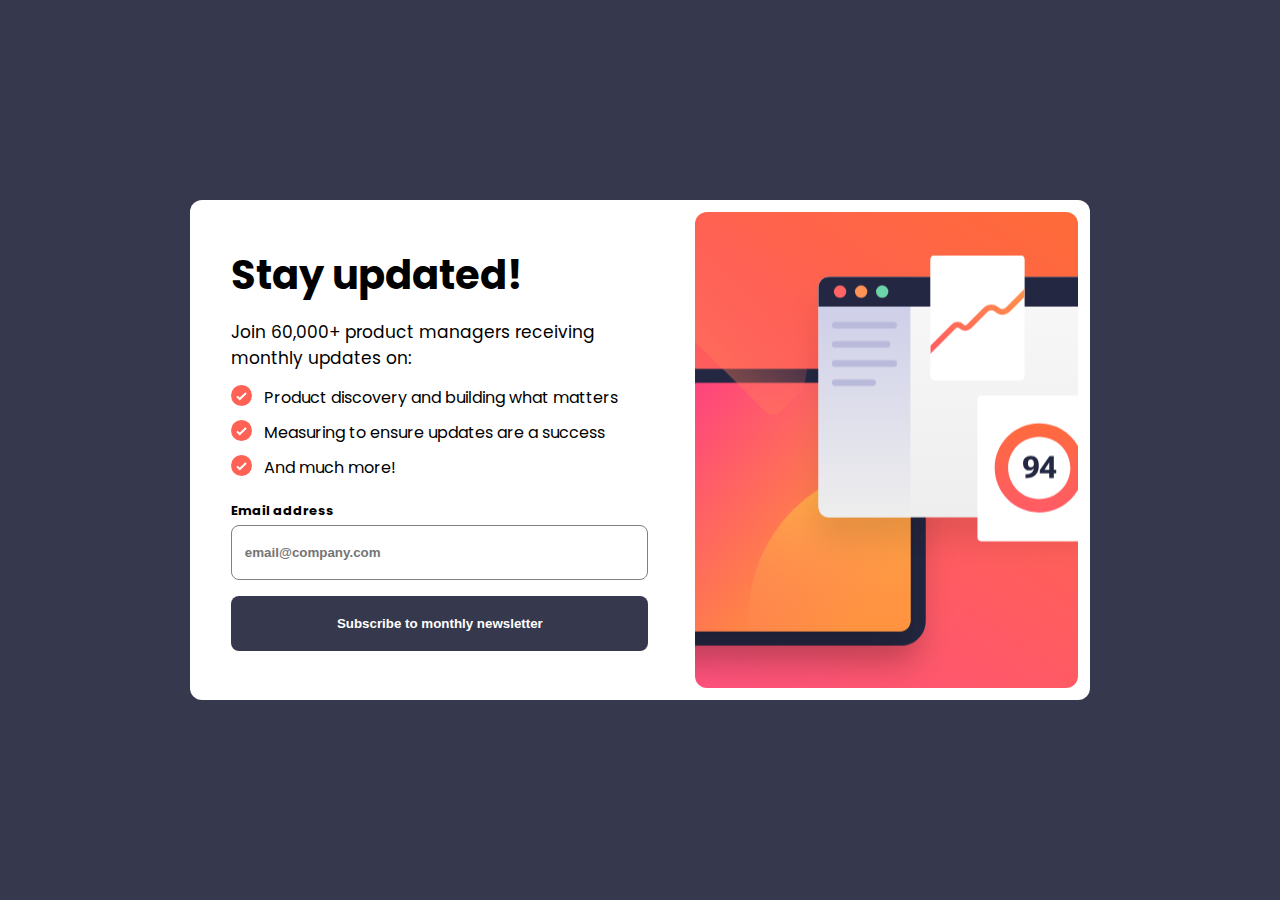
==== index.html @ f2eed2d0 "Project Done" ====
<!DOCTYPE html>
<html lang="en">

<head>
    <meta charset="UTF-8">
    <meta name="viewport" content="width=device-width, initial-scale=1.0">
    <link rel="preconnect" href="https://fonts.googleapis.com">
    <link rel="preconnect" href="https://fonts.gstatic.com" crossorigin>
    <link href="https://fonts.googleapis.com/css2?family=Poppins:wght@100;200;300;400&display=swap" rel="stylesheet">
    <link rel="shortcut icon" href="images/favicon-32x32.png" type="image/x-icon">
    <link rel="stylesheet" href="css/index.css">
    <title>Newsletter Sign Up</title>
</head>

<body>
    <article>
        <header></header>

        <div>
            <section>
                <h1>Stay updated!</h1>
                <p>Join 60,000+ product managers receiving monthly updates on:</p>
                <ul>
                    <li>
                        <svg xmlns="http://www.w3.org/2000/svg" width="21" height="21" viewBox="0 0 21 21">
                            <g fill="none">
                                <circle cx="10.5" cy="10.5" r="10.5" fill="#FF6155" />
                                <path stroke="#FFF" stroke-width="2" d="M6 11.381 8.735 14 15 8" />
                            </g>
                        </svg>
                        <span>Product discovery and building what matters</span>
                    </li>
                    <li>
                        <svg xmlns="http://www.w3.org/2000/svg" width="21" height="21" viewBox="0 0 21 21">
                            <g fill="none">
                                <circle cx="10.5" cy="10.5" r="10.5" fill="#FF6155" />
                                <path stroke="#FFF" stroke-width="2" d="M6 11.381 8.735 14 15 8" />
                            </g>
                        </svg>
                        <span>Measuring to ensure updates are a success</span>
                    </li>
                    <li>
                        <svg xmlns="http://www.w3.org/2000/svg" width="21" height="21" viewBox="0 0 21 21">
                            <g fill="none">
                                <circle cx="10.5" cy="10.5" r="10.5" fill="#FF6155" />
                                <path stroke="#FFF" stroke-width="2" d="M6 11.381 8.735 14 15 8" />
                            </g>
                        </svg>
                        <span>And much more!</span>
                    </li>
                </ul>
            </section>

            <section>
                <form id="email-form">
                    <div id="form-labels">
                        <label for="email-subscription">Email address</label>
                        <label for="email-subscription" id="error-message">Valid email required</label>
                    </div>
                    <input type="email" name="email-subscription" id="email-subscription" class=""
                        placeholder="email@company.com">
                    <button type="submit" id="btn-email">Subscribe to monthly newsletter</button>
                </form>
            </section>

        </div>
    </article>
    <script defer src="js/index.js"></script>
</body>

</html>
---- css/index.css ----
* {
    box-sizing: border-box;
    -webkit-box-sizing: border-box;
    padding: 0;
    margin: 0;
}

/* @font-face {
    font-family: 'Roboto-Bold';
    src: url(./fonts/Roboto-Bold.ttf) format('truetype');
}

@font-face {
    font-family: 'Roboto-Regular';
    src: url(./fonts/Roboto-Regular.ttf) format('truetype');
} */

body {
    background-color: #36384D;
    font-family: 'Poppins', sans-serif;
}

body article {
    background-color: white;
    padding: 0%;
    width: 100%;
    display: flex;
    flex-direction: column;
    justify-content: space-between;
}

/* body > article {
} */

article header {
    height: 40vh;
    width: 100%;
    background-image: url('../images/illustration-sign-up-mobile.svg');
    background-repeat: no-repeat;
    background-size: cover;
    background-position: center center;
    border-bottom-left-radius: 12px;
    border-bottom-right-radius: 12px;
}

body article header svg {
    width: 100%;
}

/* body article>div {
} */

body article div section {
    display: flex;
    flex-direction: column;
    align-items: flex-start;
    padding-left: 7%;
    padding-right: 7%;
    margin-bottom: 14px;
}

body article div section h1 {
    text-align: left;
    display: block;
    width: 100%;
    margin-top: 8%;
    font-size: clamp(40px, 50px, 100%);
}

body article div section p {
    margin-top: 14px;
    margin-bottom: 14px;
    font-size: 0px;
}

body article div section ul {
    display: flex;
    flex-direction: column;
    text-align: left;
    gap: 10px;
}

body article div section ul li {
    list-style: none;
    display: flex;
}

body article div section ul li svg {
    margin-right: 12px;
}

/* article div section:nth-child(1) {} */

article div section:nth-child(2) form {
    width: 100%;
    display: flex;
    flex-direction: column;
    margin-top: 5%;
}

article div section:nth-child(2) form #form-labels label {
    font-size: 13px;
    font-weight: 700;
}

article div section:nth-child(2) form #form-labels {
    display: flex;
    justify-content: space-between;
}

article div section:nth-child(2) form label#error-message {
    color: hsl(4, 100%, 67%);
    display: none;
}

article div section:nth-child(2) form label#error-message.active {
    display: block;
}

article div section:nth-child(2) form input {
    line-height: 4;
    padding-left: 3%;
    border-radius: 8px;
    margin-top: 4px;
    margin-bottom: 16px;
    border: 1px solid grey;
    font-weight: 600;
}

article div section:nth-child(2) form input:focus {
    outline: hsl(4, 100%, 67%);
}

article div section:nth-child(2) form input.error-box {
    border: 1px solid hsl(4, 100%, 67%);
    background-color: #FFD9D3;
    color: hsl(4, 100%, 67%);
}

article div section:nth-child(2) form button {
    line-height: 4;
    border-radius: 8px;
    background-color: #36384D;
    border: 1px solid transparent;
    color: white;
    font-weight: 600;
    cursor: pointer;
}

article div section:nth-child(2) form button:hover {
    background: linear-gradient(to right, #FF537B, #E87653);
}

@media(min-width:600px) {
    body {
        height: 100vh;
        display: flex;
        align-items: center;
        justify-content: center;
        padding-left: 5%;
        padding-right: 5%;
    }

    body article {
        padding: 1%;
        border-radius: 12px;
        max-width: 900px;
        max-height: 500px;
        display: flex;
        flex-direction: row-reverse;
        height: 100vh;

    }

    body article header {
        height: initial;
        width: 50%;
        padding: 5%;
        background-image: url('../images/illustration-sign-up-desktop.svg');
        background-size: cover;
        background-position: center;
        border-radius: 12px;
    }

    article div {
        padding: 0%;
        padding-left: 3.4%;
    }

    /* article>section:nth-child(2) {
        background-color: green;
        padding: 0;
        display: none;
    } */

    /* article div section:nth-child(1) h1 {} */

    article div section:nth-child(1) p {
        font-size: 17px;
    }

    article div section:nth-child(1) {
        width: 100%;
        padding: 0;
        padding-right: 10%;
        margin: 0;
    }

    article div section:nth-child(2) {
        width: 100%;
        padding: 0;
        padding-right: 10%;
        text-align: initial;
    }

    article div section:nth-child(2) form #form-labels {
        padding-left: 0;
    }

    article div section:nth-child(2) form button {
        line-height: 4;
        padding: initial;
    }
}
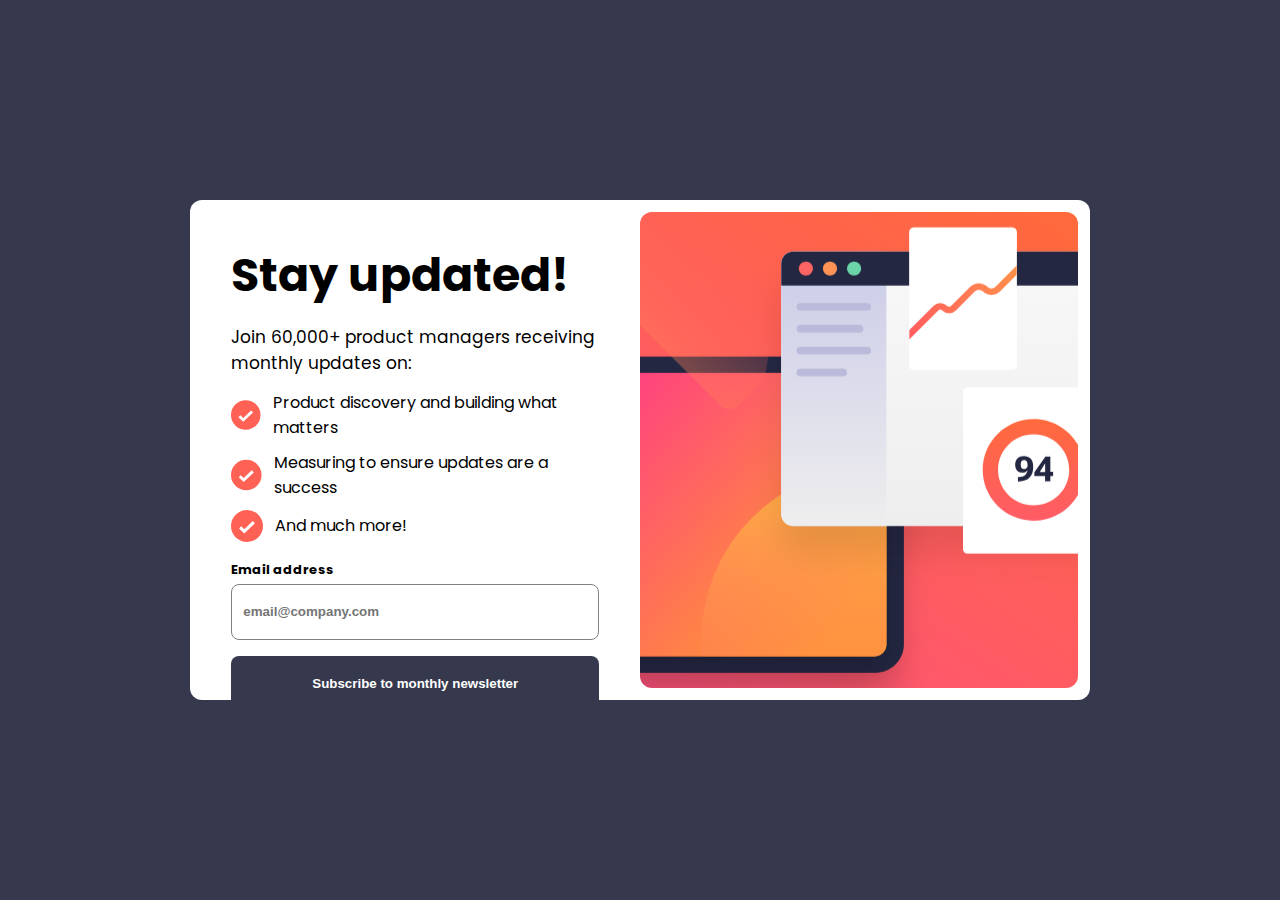
==== commit 34249460: "improoving responsiveness" ====
--- a/index.html
+++ b/index.html
@@ -22,7 +22,7 @@
                 <p>Join 60,000+ product managers receiving monthly updates on:</p>
                 <ul>
                     <li>
-                        <svg xmlns="http://www.w3.org/2000/svg" width="21" height="21" viewBox="0 0 21 21">
+                        <svg xmlns="http://www.w3.org/2000/svg" viewBox="0 0 21 21">
                             <g fill="none">
                                 <circle cx="10.5" cy="10.5" r="10.5" fill="#FF6155" />
                                 <path stroke="#FFF" stroke-width="2" d="M6 11.381 8.735 14 15 8" />
@@ -31,7 +31,7 @@
                         <span>Product discovery and building what matters</span>
                     </li>
                     <li>
-                        <svg xmlns="http://www.w3.org/2000/svg" width="21" height="21" viewBox="0 0 21 21">
+                        <svg xmlns="http://www.w3.org/2000/svg" viewBox="0 0 21 21">
                             <g fill="none">
                                 <circle cx="10.5" cy="10.5" r="10.5" fill="#FF6155" />
                                 <path stroke="#FFF" stroke-width="2" d="M6 11.381 8.735 14 15 8" />
@@ -40,7 +40,7 @@
                         <span>Measuring to ensure updates are a success</span>
                     </li>
                     <li>
-                        <svg xmlns="http://www.w3.org/2000/svg" width="21" height="21" viewBox="0 0 21 21">
+                        <svg xmlns="http://www.w3.org/2000/svg" viewBox="0 0 21 21">
                             <g fill="none">
                                 <circle cx="10.5" cy="10.5" r="10.5" fill="#FF6155" />
                                 <path stroke="#FFF" stroke-width="2" d="M6 11.381 8.735 14 15 8" />
--- a/css/index.css
+++ b/css/index.css
@@ -39,8 +39,8 @@
     background-repeat: no-repeat;
     background-size: cover;
     background-position: center center;
-    border-bottom-left-radius: 12px;
-    border-bottom-right-radius: 12px;
+    border-bottom-left-radius: 16px;
+    border-bottom-right-radius: 16px;
 }
 
 body article header svg {
@@ -83,10 +83,13 @@
 body article div section ul li {
     list-style: none;
     display: flex;
+    align-items: center;
 }
 
 body article div section ul li svg {
     margin-right: 12px;
+    width: 42px;
+    height: 42px;
 }
 
 /* article div section:nth-child(1) {} */
@@ -151,6 +154,10 @@
     background: linear-gradient(to right, #FF537B, #E87653);
 }
 
+body article div section ul li:last-child svg {
+    width: 32px;
+}
+
 @media(min-width:600px) {
     body {
         height: 100vh;
@@ -169,7 +176,6 @@
         display: flex;
         flex-direction: row-reverse;
         height: 100vh;
-
     }
 
     body article header {
@@ -185,15 +191,17 @@
     article div {
         padding: 0%;
         padding-left: 3.4%;
-    }
-
-    /* article>section:nth-child(2) {
-        background-color: green;
-        padding: 0;
-        display: none;
-    } */
-
-    /* article div section:nth-child(1) h1 {} */
+        flex: 1;
+    }
+
+    body article div section ul li svg {
+        width: 32px;
+        height: 32px;
+    }
+
+    article div section:nth-child(1) h1 {
+        font-size: clamp(40px, 5vw, 46px);
+    }
 
     article div section:nth-child(1) p {
         font-size: 17px;
